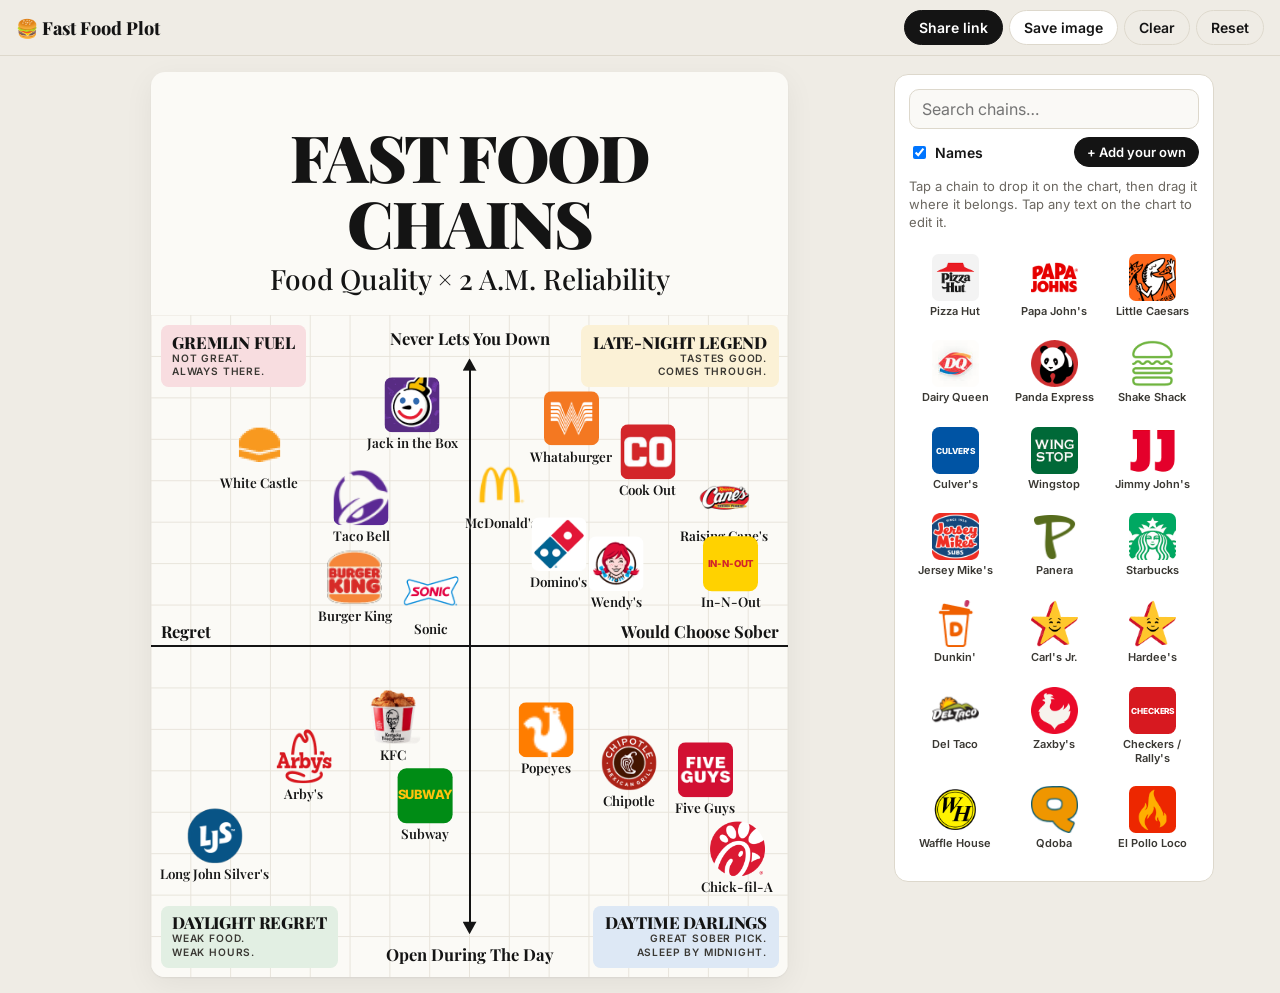
==== index.html @ dd246c0b "Fast Food Plot: draggable 2x2 chart of fast food chains Static, front-end only app. Drag chains arou" ====
<!doctype html>
<html lang="en">
<head>
  <meta charset="utf-8">
  <meta name="viewport" content="width=device-width, initial-scale=1, viewport-fit=cover">
  <title>Fast Food Plot</title>
  <meta name="description" content="Drag fast food chains around a 2x2 chart, add your own, and share it with friends.">
  <link rel="icon" href="data:image/svg+xml,<svg xmlns='http://www.w3.org/2000/svg' viewBox='0 0 100 100'><text y='.9em' font-size='90'>🍔</text></svg>">
  <link rel="preconnect" href="https://fonts.googleapis.com">
  <link rel="preconnect" href="https://fonts.gstatic.com" crossorigin>
  <link href="https://fonts.googleapis.com/css2?family=Inter:wght@500;600;700&family=Playfair+Display:wght@500;600;700;800;900&display=swap" rel="stylesheet">
  <link rel="stylesheet" href="styles.css">
</head>
<body>
  <header class="appbar">
    <span class="brand">🍔<span class="brand-text"> Fast Food Plot</span></span>
    <div class="actions">
      <button id="btn-share" class="btn primary">Share<span class="long"> link</span></button>
      <button id="btn-image" class="btn">Save<span class="long"> image</span></button>
      <button id="btn-clear" class="btn ghost" title="Move everything off the chart">Clear</button>
      <button id="btn-reset" class="btn ghost" title="Restore the example chart">Reset</button>
    </div>
  </header>

  <div id="banner" class="banner" hidden>You're looking at a shared chart. Move things around and share your own take.</div>

  <main class="layout">
    <section class="poster" id="poster">
      <h1 class="title" data-paint="text" contenteditable="plaintext-only" spellcheck="false" data-bind="title"></h1>
      <p class="sub" data-paint="text" contenteditable="plaintext-only" spellcheck="false" data-bind="sub"></p>

      <div class="board" id="board" data-paint="grid">
        <div class="axis-x" data-paint="box"></div>
        <div class="axis-y" data-paint="box"></div>
        <i class="arrow up" data-paint="tri-up"></i>
        <i class="arrow down" data-paint="tri-down"></i>

        <div class="ax ax-top" data-paint="text" contenteditable="plaintext-only" spellcheck="false" data-bind="ax.0"></div>
        <div class="ax ax-bottom" data-paint="text" contenteditable="plaintext-only" spellcheck="false" data-bind="ax.1"></div>
        <div class="ax ax-left" data-paint="text" contenteditable="plaintext-only" spellcheck="false" data-bind="ax.2"></div>
        <div class="ax ax-right" data-paint="text" contenteditable="plaintext-only" spellcheck="false" data-bind="ax.3"></div>

        <div class="quad q0" data-paint="box"></div>
        <div class="quad q1" data-paint="box"></div>
        <div class="quad q2" data-paint="box"></div>
        <div class="quad q3" data-paint="box"></div>

        <div class="items" id="items"></div>
      </div>
    </section>

    <aside class="tray" aria-label="Chains to add">
      <div class="tray-head">
        <input id="search" class="search" type="search" placeholder="Search chains…" autocomplete="off">
        <label class="toggle"><input id="names" type="checkbox" checked> Names</label>
        <button id="btn-custom" class="btn primary small">+ Add your own</button>
      </div>
      <p class="hint">Tap a chain to drop it on the chart, then drag it where it belongs. Tap any text on the chart to edit it.</p>
      <div class="tiles" id="tiles"></div>
    </aside>
  </main>

  <dialog id="dlg-custom" class="dialog">
    <form method="dialog" id="form-custom">
      <h2>Add your own</h2>
      <label class="field">Name
        <input id="custom-name" name="name" maxlength="24" required placeholder="Grandma's kitchen">
      </label>
      <label class="field">Image <span class="muted">(optional)</span>
        <input id="custom-file" type="file" accept="image/*">
      </label>
      <label class="field row">Badge color <span class="muted">(used when there's no image)</span>
        <input id="custom-color" type="color" value="#e4572e">
      </label>
      <div class="preview"><div id="custom-preview" class="item static"></div></div>
      <div class="dlg-actions">
        <button value="cancel" formnovalidate class="btn ghost">Cancel</button>
        <button value="ok" class="btn primary">Add to chart</button>
      </div>
    </form>
  </dialog>

  <dialog id="dlg-share" class="dialog">
    <form method="dialog">
      <h2>Share your chart</h2>
      <p class="muted">Everything lives in the link itself, so there's nothing to sign up for. Anyone who opens it sees your chart.</p>
      <input id="share-url" class="share-url" readonly>
      <p id="share-warn" class="warn" hidden></p>
      <div class="dlg-actions">
        <button value="close" class="btn ghost">Close</button>
        <button type="button" id="btn-native-share" class="btn" hidden>Share…</button>
        <button type="button" id="btn-copy" class="btn primary">Copy link</button>
      </div>
    </form>
  </dialog>

  <div id="toast" class="toast" role="status" aria-live="polite"></div>

  <script type="module" src="js/app.js"></script>
</body>
</html>
---- styles.css ----
:root {
  --paper: #fbfaf6;
  --ink: #141414;
  --muted: #6b6760;
  --grid: #e8e4db;
  --line: #ddd8cc;
  --accent: #d62828;
  --q0: #f8dde0;
  --q1: #fbf1d6;
  --q2: #e2efe3;
  --q3: #dde8f5;
  --serif: 'Playfair Display', Georgia, serif;
  --sans: 'Inter', system-ui, -apple-system, sans-serif;
  --tray-h: 0px;
}

* { box-sizing: border-box; }
html, body { margin: 0; }
body {
  background: #efece5;
  color: var(--ink);
  font-family: var(--sans);
  -webkit-tap-highlight-color: transparent;
  padding-bottom: calc(var(--tray-h) + env(safe-area-inset-bottom));
}
button { font: inherit; color: inherit; }

/* ---------- App bar ---------- */
.appbar {
  position: sticky; top: 0; z-index: 20;
  display: flex; align-items: center; justify-content: space-between; gap: 12px;
  padding: 10px 16px; padding-top: max(10px, env(safe-area-inset-top));
  background: rgba(239, 236, 229, .92); backdrop-filter: blur(8px);
  border-bottom: 1px solid var(--line);
}
.brand { font-family: var(--serif); font-weight: 800; font-size: 18px; white-space: nowrap; }
.actions { display: flex; gap: 6px; flex-wrap: wrap; justify-content: flex-end; }

.btn {
  border: 1px solid var(--line); background: #fff; border-radius: 999px;
  padding: 8px 14px; font-weight: 600; font-size: 14px; cursor: pointer; white-space: nowrap;
}
.btn:hover { border-color: #bfb9ab; }
.btn.primary { background: var(--ink); border-color: var(--ink); color: #fff; }
.btn.primary:hover { background: #333; }
.btn.ghost { background: transparent; }
.btn.small { padding: 6px 12px; font-size: 13px; }
.btn:focus-visible, .tile:focus-visible { outline: 2px solid var(--accent); outline-offset: 2px; }

.banner {
  margin: 12px auto 0; max-width: 1180px; padding: 10px 14px; border-radius: 10px;
  background: #fff6d6; border: 1px solid #f0dd9a; font-size: 14px; width: calc(100% - 32px);
}

/* ---------- Layout ---------- */
.layout {
  display: grid; gap: 20px; padding: 16px; margin: 0 auto; max-width: 1180px;
  grid-template-columns: minmax(0, 1fr) 320px; align-items: start;
}

/* ---------- Poster ---------- */
.poster {
  container-type: inline-size;
  background: var(--paper);
  border-radius: 14px; box-shadow: 0 1px 2px rgba(0,0,0,.06), 0 8px 30px rgba(0,0,0,.06);
  padding: 4cqw 0 0; overflow: hidden;
  width: min(100%, calc((100svh - 110px) / 1.24)); justify-self: center;
}
.title {
  margin: 0 3cqw; text-align: center; font-family: var(--serif); font-weight: 900;
  font-size: 10.2cqw; line-height: 1.02; letter-spacing: -0.035em;
}
.sub {
  margin: 1cqw 3cqw 3cqw; text-align: center; font-family: var(--serif); font-weight: 500;
  font-size: 4.4cqw; line-height: 1.2;
}

[contenteditable] { outline: none; border-radius: 4px; cursor: text; }
[contenteditable]:hover { box-shadow: 0 0 0 1px rgba(0,0,0,.15); }
[contenteditable]:focus { box-shadow: 0 0 0 2px var(--accent); }
[contenteditable]:empty::before { content: 'Type here'; opacity: .35; }

/* ---------- Board ---------- */
.board {
  container-type: inline-size;
  position: relative; aspect-ratio: 1 / 1.04; overflow: hidden;
  background-color: var(--paper);
  background-image: linear-gradient(var(--grid) 1px, transparent 1px), linear-gradient(90deg, var(--grid) 1px, transparent 1px);
  background-size: 6.25% 6.25%; /* 16 cells; export.js GRID_CELLS */
  background-position: -0.5px -0.5px;
  touch-action: pan-y;
}
.axis-x { position: absolute; left: 0; right: 0; top: 50%; height: 2px; margin-top: -1px; background: var(--ink); }
.axis-y { position: absolute; left: 50%; top: 7.5%; bottom: 7.5%; width: 2px; margin-left: -1px; background: var(--ink); }
.arrow { position: absolute; left: 50%; width: 2.2cqw; height: 2cqw; margin-left: -1.1cqw; background: var(--ink); }
.arrow.up { top: 7.5%; transform: translateY(-50%); clip-path: polygon(50% 0, 100% 100%, 0 100%); }
.arrow.down { bottom: 7.5%; transform: translateY(50%); clip-path: polygon(0 0, 100% 0, 50% 100%); }

.ax {
  position: absolute; font-family: var(--serif); font-weight: 700; font-size: 2.6cqw;
  white-space: nowrap; padding: 0 .5cqw; line-height: 1.25; z-index: 1;
}
.ax-top { top: 2%; left: 50%; transform: translateX(-50%); text-align: center; }
.ax-bottom { bottom: 2%; left: 50%; transform: translateX(-50%); text-align: center; }
.ax-left { left: 1%; top: 50%; transform: translateY(calc(-100% - .6cqw)); }
.ax-right { right: 1%; top: 50%; transform: translateY(calc(-100% - .6cqw)); text-align: right; }

.quad {
  position: absolute; padding: 1.2cqw 1.8cqw; border-radius: 1.2cqw; max-width: 31%; z-index: 1;
  display: flex; flex-direction: column;
}
.q0 { top: 1.5%; left: 1.5%; background: var(--q0); }
.q1 { top: 1.5%; right: 1.5%; background: var(--q1); align-items: flex-end; text-align: right; }
.q2 { bottom: 1.5%; left: 1.5%; background: var(--q2); }
.q3 { bottom: 1.5%; right: 1.5%; background: var(--q3); align-items: flex-end; text-align: right; }
.q1 > *, .q3 > * { text-align: right; }
.qt { font-family: var(--serif); font-weight: 800; font-size: 2.6cqw; line-height: 1.15; text-transform: uppercase; letter-spacing: -0.01em; white-space: nowrap; }
.qc { font-family: var(--sans); font-weight: 600; font-size: 1.6cqw; line-height: 1.35; text-transform: uppercase; letter-spacing: .08em; color: #3a3833; white-space: nowrap; }

/* ---------- Items (shared by board, tray, preview) ---------- */
.items { position: absolute; inset: 0; z-index: 2; pointer-events: none; }
.item {
  position: absolute; display: flex; flex-direction: column; align-items: center;
  transform: translate(-50%, -50%); pointer-events: auto; cursor: grab; touch-action: none;
  user-select: none; -webkit-user-select: none;
}
.item.dragging { cursor: grabbing; z-index: 5; }
.item.dragging .logo { transform: scale(1.12); filter: drop-shadow(0 6px 10px rgba(0,0,0,.2)); }
.item.pop .logo { animation: pop .5s ease; }
@keyframes pop { 0% { transform: scale(.4); } 60% { transform: scale(1.2); } 100% { transform: scale(1); } }

.logo {
  width: 8.6cqw; height: 8.6cqw; display: grid; place-items: center;
  border-radius: 1.4cqw; transition: transform .12s;
}
.logo img { width: 100%; height: 100%; object-fit: contain; border-radius: 1.2cqw; pointer-events: none; -webkit-user-drag: none; }
.logo.badge { overflow: hidden; }
.logo.badge span {
  font-family: var(--sans); font-weight: 800; letter-spacing: -0.02em; line-height: 1;
  white-space: nowrap; text-align: center;
}
.name {
  margin-top: .5cqw; font-family: var(--serif); font-weight: 600; font-size: max(8px, 2.1cqw);
  line-height: 1.15; white-space: nowrap; text-align: center;
  text-shadow: 0 0 3px var(--paper), 0 0 3px var(--paper);
}
.hide-names .items .name { display: none; }

.item.sel .logo { box-shadow: 0 0 0 2px var(--paper), 0 0 0 4px var(--accent); }
.remove {
  position: absolute; top: -10px; right: -12px; width: 26px; height: 26px; border-radius: 50%;
  border: 2px solid var(--paper); background: var(--accent); color: #fff; font-size: 15px; line-height: 1;
  display: none; place-items: center; cursor: pointer; padding: 0;
}
.item.sel .remove { display: grid; }

/* ---------- Tray ---------- */
.tray {
  background: #fff; border-radius: 14px; border: 1px solid var(--line); padding: 14px;
  position: sticky; top: 74px; max-height: calc(100svh - 92px); display: flex; flex-direction: column;
}
.tray-head { display: flex; flex-wrap: wrap; gap: 8px; align-items: center; }
.search {
  flex: 1 1 100%; min-width: 0; padding: 9px 12px; border-radius: 10px; border: 1px solid var(--line);
  font: inherit; font-size: 16px; background: #faf9f6;
}
.toggle { display: flex; gap: 6px; align-items: center; font-size: 14px; font-weight: 600; margin-right: auto; cursor: pointer; }
.hint { font-size: 13px; color: var(--muted); margin: 10px 0; line-height: 1.4; }
.tiles {
  display: grid; grid-template-columns: repeat(auto-fill, minmax(78px, 1fr)); gap: 6px;
  overflow-y: auto; margin: 0 -4px; padding: 4px; overscroll-behavior: contain;
}
.tile {
  container-type: inline-size; position: relative;
  display: flex; flex-direction: column; align-items: center; gap: 4px; padding: 8px 4px;
  border-radius: 10px; cursor: pointer; user-select: none; -webkit-user-select: none; touch-action: pan-x pan-y;
}
@media (hover: hover) { .tile:hover { background: #f4f2ec; } }
.tile:active { background: #f4f2ec; }
.tile .logo { width: 56cqw; height: 56cqw; border-radius: 9cqw; }
.tile .logo img { border-radius: 8cqw; }
.tile .tname { font-size: 11px; font-weight: 600; text-align: center; line-height: 1.2; color: #3a3833; }
.tile .del {
  position: absolute; top: 2px; right: 2px; width: 22px; height: 22px; border-radius: 50%; border: 0;
  background: #eee; font-size: 13px; line-height: 1; cursor: pointer; padding: 0;
}
.tiles .empty { grid-column: 1 / -1; color: var(--muted); font-size: 14px; text-align: center; padding: 16px; }

.ghost-drag { position: fixed; z-index: 100; pointer-events: none; transform: translate(-50%, -50%) scale(1.1); filter: drop-shadow(0 8px 14px rgba(0,0,0,.25)); }
.ghost-drag .logo { width: 56px; height: 56px; border-radius: 10px; }

/* ---------- Dialogs ---------- */
.dialog {
  border: 0; border-radius: 16px; padding: 22px; width: min(440px, calc(100vw - 32px));
  box-shadow: 0 20px 60px rgba(0,0,0,.25);
}
.dialog::backdrop { background: rgba(20, 20, 20, .45); }
.dialog h2 { margin: 0 0 14px; font-family: var(--serif); font-weight: 800; }
.field { display: flex; flex-direction: column; gap: 6px; font-weight: 600; font-size: 14px; margin-bottom: 14px; }
.field.row { flex-direction: row; flex-wrap: wrap; align-items: center; }
.field input:not([type=color]) { font: inherit; font-weight: 400; font-size: 16px; padding: 9px 12px; border-radius: 10px; border: 1px solid var(--line); }
.field input[type=color] { width: 44px; height: 32px; border: 1px solid var(--line); border-radius: 8px; padding: 2px; background: #fff; }
.muted { color: var(--muted); font-weight: 400; font-size: 13px; }
.preview {
  container-type: inline-size; height: 120px; position: relative; border-radius: 12px;
  background: var(--paper); border: 1px dashed var(--line); margin-bottom: 16px;
}
.preview .item { left: 50%; top: 50%; cursor: default; }
.preview .logo { width: 64px; height: 64px; border-radius: 12px; }
.preview .name { font-size: 15px; margin-top: 6px; }
.dlg-actions { display: flex; gap: 8px; justify-content: flex-end; flex-wrap: wrap; }
.share-url { width: 100%; font: inherit; font-size: 14px; padding: 10px 12px; border-radius: 10px; border: 1px solid var(--line); background: #faf9f6; margin: 4px 0 12px; }
.warn { font-size: 13px; background: #fff6d6; padding: 8px 10px; border-radius: 8px; margin: 0 0 12px; }

.toast {
  position: fixed; left: 50%; bottom: calc(var(--tray-h) + 20px + env(safe-area-inset-bottom)); z-index: 200;
  transform: translate(-50%, 20px); opacity: 0; transition: .2s; pointer-events: none;
  background: var(--ink); color: #fff; padding: 10px 16px; border-radius: 999px; font-size: 14px; font-weight: 600;
}
.toast.show { opacity: 1; transform: translate(-50%, 0); }

/* ---------- Mobile: chart on top, tray docked to the bottom ---------- */
@media (max-width: 860px) {
  :root { --tray-h: 178px; }
  .layout { grid-template-columns: minmax(0, 1fr); padding: 12px 16px; gap: 12px; }
  .poster { width: 100%; }
  .brand { font-size: 16px; }
  .btn { padding: 7px 11px; font-size: 13px; }
  .tray {
    position: fixed; left: 0; right: 0; bottom: 0; top: auto; z-index: 30; max-height: none;
    height: calc(var(--tray-h) + env(safe-area-inset-bottom)); border-radius: 16px 16px 0 0;
    border-width: 1px 0 0; padding: 10px 12px calc(6px + env(safe-area-inset-bottom));
    box-shadow: 0 -8px 30px rgba(0,0,0,.08);
  }
  .tray-head { flex-wrap: nowrap; }
  .search { flex: 1 1 auto; padding: 7px 10px; }
  .toggle { margin-right: 0; font-size: 13px; }
  .hint { display: none; }
  .tiles {
    display: flex; overflow-x: auto; overflow-y: hidden; margin: 8px -12px 0; padding: 4px 12px; gap: 2px;
    scroll-snap-type: x proximity; flex: 1;
  }
  .tile { flex: 0 0 74px; scroll-snap-align: start; }
  .tiles .empty { flex: 1; }
}
@media (max-width: 560px) {
  .appbar { padding-left: 12px; padding-right: 12px; gap: 8px; }
  .brand-text, .long { display: none; }
  .actions { flex-wrap: nowrap; gap: 4px; }
  .btn { padding: 7px 10px; }
}
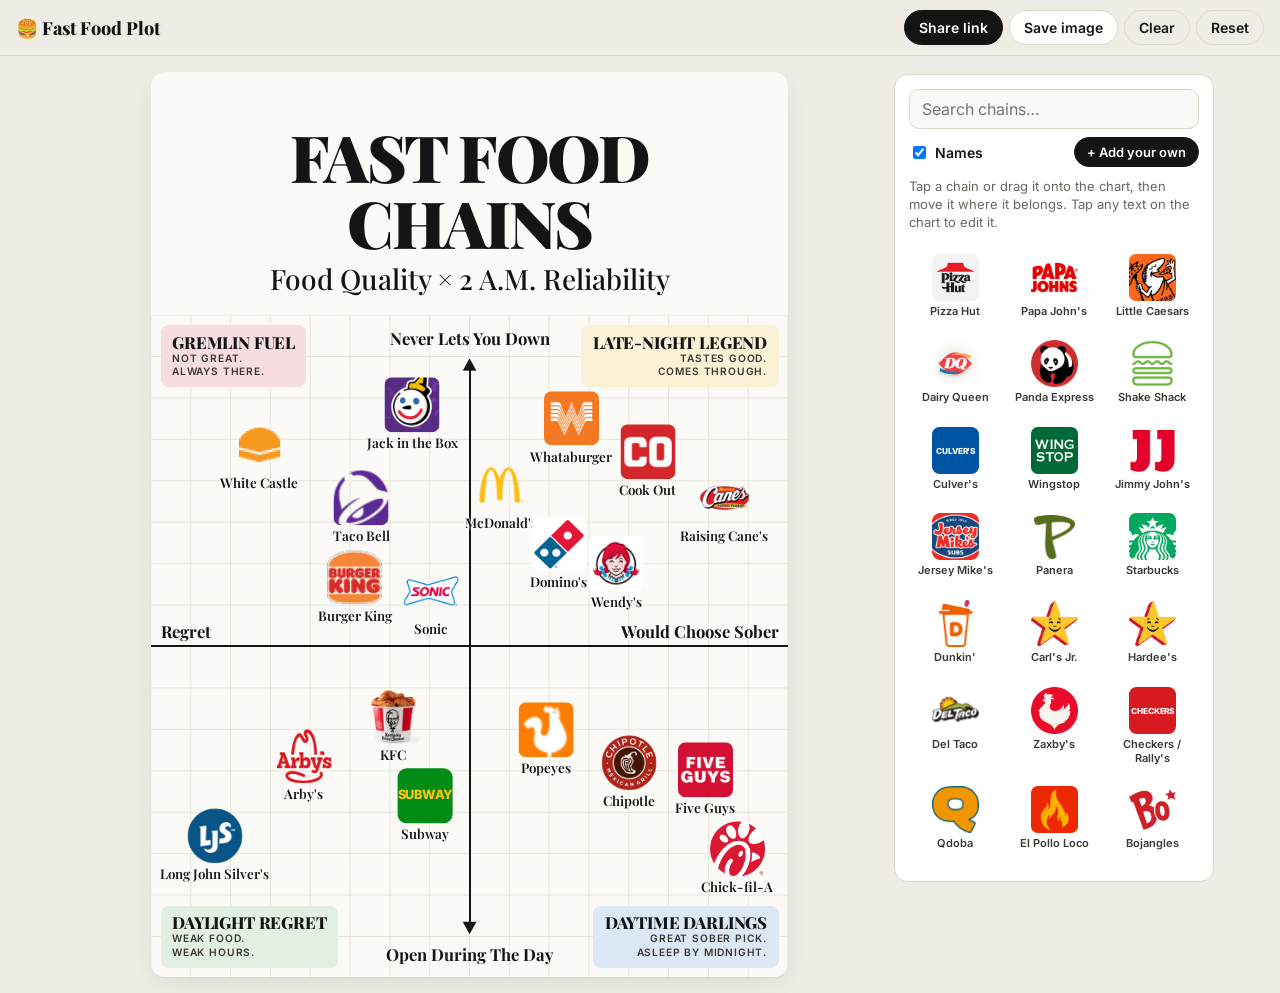
==== commit ded4c169: "Drag from the tray on touch, slimmer bottom bar on phones Swiping up on a tile in the bottom bar (or" ====
--- a/index.html
+++ b/index.html
@@ -53,9 +53,9 @@
       <div class="tray-head">
         <input id="search" class="search" type="search" placeholder="Search chains…" autocomplete="off">
         <label class="toggle"><input id="names" type="checkbox" checked> Names</label>
-        <button id="btn-custom" class="btn primary small">+ Add your own</button>
+        <button id="btn-custom" class="btn primary small">+ Add<span class="long"> your own</span></button>
       </div>
-      <p class="hint">Tap a chain to drop it on the chart, then drag it where it belongs. Tap any text on the chart to edit it.</p>
+      <p class="hint">Tap a chain or drag it onto the chart, then move it where it belongs. Tap any text on the chart to edit it.</p>
       <div class="tiles" id="tiles"></div>
     </aside>
   </main>
--- a/styles.css
+++ b/styles.css
@@ -173,7 +173,7 @@
 .tile {
   container-type: inline-size; position: relative;
   display: flex; flex-direction: column; align-items: center; gap: 4px; padding: 8px 4px;
-  border-radius: 10px; cursor: pointer; user-select: none; -webkit-user-select: none; touch-action: pan-x pan-y;
+  border-radius: 10px; cursor: pointer; user-select: none; -webkit-user-select: none; touch-action: pan-y;
 }
 @media (hover: hover) { .tile:hover { background: #f4f2ec; } }
 .tile:active { background: #f4f2ec; }
@@ -221,7 +221,7 @@
 
 /* ---------- Mobile: chart on top, tray docked to the bottom ---------- */
 @media (max-width: 860px) {
-  :root { --tray-h: 178px; }
+  :root { --tray-h: 124px; }
   .layout { grid-template-columns: minmax(0, 1fr); padding: 12px 16px; gap: 12px; }
   .poster { width: 100%; }
   .brand { font-size: 16px; }
@@ -229,18 +229,24 @@
   .tray {
     position: fixed; left: 0; right: 0; bottom: 0; top: auto; z-index: 30; max-height: none;
     height: calc(var(--tray-h) + env(safe-area-inset-bottom)); border-radius: 16px 16px 0 0;
-    border-width: 1px 0 0; padding: 10px 12px calc(6px + env(safe-area-inset-bottom));
+    border-width: 1px 0 0; padding: 8px 12px env(safe-area-inset-bottom);
     box-shadow: 0 -8px 30px rgba(0,0,0,.08);
   }
   .tray-head { flex-wrap: nowrap; }
-  .search { flex: 1 1 auto; padding: 7px 10px; }
+  .search { flex: 1 1 auto; padding: 5px 10px; height: 34px; }
   .toggle { margin-right: 0; font-size: 13px; }
+  #btn-custom { padding: 6px 10px; }
+  #btn-custom .long { display: none; }
   .hint { display: none; }
   .tiles {
-    display: flex; overflow-x: auto; overflow-y: hidden; margin: 8px -12px 0; padding: 4px 12px; gap: 2px;
-    scroll-snap-type: x proximity; flex: 1;
+    display: flex; overflow-x: auto; overflow-y: hidden; margin: 4px -12px 0; padding: 2px 12px; gap: 0;
+    scroll-snap-type: x proximity; flex: 1; scrollbar-width: none;
   }
-  .tile { flex: 0 0 74px; scroll-snap-align: start; }
+  .tiles::-webkit-scrollbar { display: none; }
+  .tile { flex: 0 0 62px; padding: 5px 2px; gap: 3px; scroll-snap-align: start; touch-action: pan-x; }
+  .tile .logo { width: 40px; height: 40px; border-radius: 8px; }
+  .tile .logo img { border-radius: 7px; }
+  .tile .tname { font-size: 10px; width: 100%; white-space: nowrap; overflow: hidden; text-overflow: ellipsis; }
   .tiles .empty { flex: 1; }
 }
 @media (max-width: 560px) {
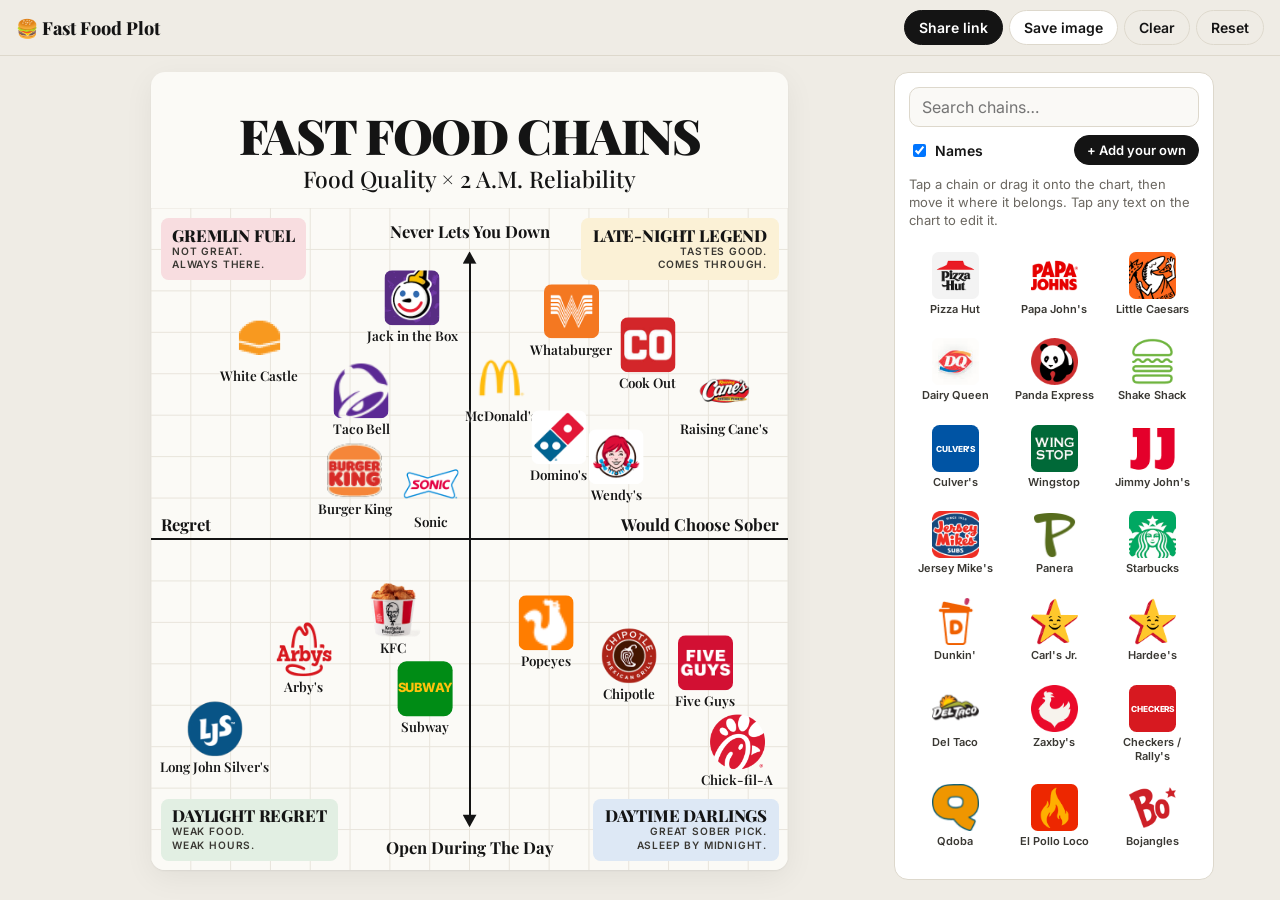
==== commit c4c00f54: "Smaller title and subtitle Co-Authored-By: Claude Opus 5.5 <noreply@anthropic.com> Claude-Session: h" ====
--- a/index.html
+++ b/index.html
@@ -9,7 +9,7 @@
   <link rel="preconnect" href="https://fonts.googleapis.com">
   <link rel="preconnect" href="https://fonts.gstatic.com" crossorigin>
   <link href="https://fonts.googleapis.com/css2?family=Inter:wght@500;600;700&family=Playfair+Display:wght@500;600;700;800;900&display=swap" rel="stylesheet">
-  <link rel="stylesheet" href="styles.css">
+  <link rel="stylesheet" href="styles.css?v=7">
 </head>
 <body>
   <header class="appbar">
@@ -55,6 +55,9 @@
         <label class="toggle"><input id="names" type="checkbox" checked> Names</label>
         <button id="btn-custom" class="btn primary small">+ Add<span class="long"> your own</span></button>
       </div>
+      <div class="tray-tools">
+        <button id="btn-custom-m" class="tool dark" type="button" aria-label="Add your own">+</button>
+      </div>
       <p class="hint">Tap a chain or drag it onto the chart, then move it where it belongs. Tap any text on the chart to edit it.</p>
       <div class="tiles" id="tiles"></div>
     </aside>
@@ -96,6 +99,6 @@
 
   <div id="toast" class="toast" role="status" aria-live="polite"></div>
 
-  <script type="module" src="js/app.js"></script>
+  <script type="module" src="js/app.js?v=7"></script>
 </body>
 </html>
--- a/styles.css
+++ b/styles.css
@@ -63,16 +63,16 @@
   container-type: inline-size;
   background: var(--paper);
   border-radius: 14px; box-shadow: 0 1px 2px rgba(0,0,0,.06), 0 8px 30px rgba(0,0,0,.06);
-  padding: 4cqw 0 0; overflow: hidden;
+  padding: 3cqw 0 0; overflow: hidden;
   width: min(100%, calc((100svh - 110px) / 1.24)); justify-self: center;
 }
 .title {
   margin: 0 3cqw; text-align: center; font-family: var(--serif); font-weight: 900;
-  font-size: 10.2cqw; line-height: 1.02; letter-spacing: -0.035em;
+  font-size: 7.6cqw; line-height: 1.05; letter-spacing: -0.03em;
 }
 .sub {
-  margin: 1cqw 3cqw 3cqw; text-align: center; font-family: var(--serif); font-weight: 500;
-  font-size: 4.4cqw; line-height: 1.2;
+  margin: .6cqw 3cqw 2.4cqw; text-align: center; font-family: var(--serif); font-weight: 500;
+  font-size: 3.6cqw; line-height: 1.2;
 }
 
 [contenteditable] { outline: none; border-radius: 4px; cursor: text; }
@@ -124,14 +124,16 @@
   transform: translate(-50%, -50%); pointer-events: auto; cursor: grab; touch-action: none;
   user-select: none; -webkit-user-select: none;
 }
-.item.dragging { cursor: grabbing; z-index: 5; }
-.item.dragging .logo { transform: scale(1.12); filter: drop-shadow(0 6px 10px rgba(0,0,0,.2)); }
+.item::before { content: ''; position: absolute; inset: -12px; } /* bigger touch target than the logo */
+.item.pressed { z-index: 5; }
+.item.dragging { cursor: grabbing; }
+.item.pressed .logo { transform: scale(1.5); filter: drop-shadow(0 6px 10px rgba(0,0,0,.25)); }
 .item.pop .logo { animation: pop .5s ease; }
 @keyframes pop { 0% { transform: scale(.4); } 60% { transform: scale(1.2); } 100% { transform: scale(1); } }
 
 .logo {
   width: 8.6cqw; height: 8.6cqw; display: grid; place-items: center;
-  border-radius: 1.4cqw; transition: transform .12s;
+  border-radius: 1.4cqw; transition: transform .12s ease-out;
 }
 .logo img { width: 100%; height: 100%; object-fit: contain; border-radius: 1.2cqw; pointer-events: none; -webkit-user-drag: none; }
 .logo.badge { overflow: hidden; }
@@ -177,6 +179,8 @@
 }
 @media (hover: hover) { .tile:hover { background: #f4f2ec; } }
 .tile:active { background: #f4f2ec; }
+.tile:active .logo { transform: scale(1.15); }
+.tray-tools { display: none; }
 .tile .logo { width: 56cqw; height: 56cqw; border-radius: 9cqw; }
 .tile .logo img { border-radius: 8cqw; }
 .tile .tname { font-size: 11px; font-weight: 600; text-align: center; line-height: 1.2; color: #3a3833; }
@@ -221,32 +225,32 @@
 
 /* ---------- Mobile: chart on top, tray docked to the bottom ---------- */
 @media (max-width: 860px) {
-  :root { --tray-h: 124px; }
+  :root { --tray-h: 56px; }
   .layout { grid-template-columns: minmax(0, 1fr); padding: 12px 16px; gap: 12px; }
   .poster { width: 100%; }
   .brand { font-size: 16px; }
   .btn { padding: 7px 11px; font-size: 13px; }
   .tray {
     position: fixed; left: 0; right: 0; bottom: 0; top: auto; z-index: 30; max-height: none;
-    height: calc(var(--tray-h) + env(safe-area-inset-bottom)); border-radius: 16px 16px 0 0;
-    border-width: 1px 0 0; padding: 8px 12px env(safe-area-inset-bottom);
-    box-shadow: 0 -8px 30px rgba(0,0,0,.08);
+    height: calc(var(--tray-h) + min(env(safe-area-inset-bottom), 20px)); border-radius: 14px 14px 0 0;
+    border-width: 1px 0 0; padding: 0 0 min(env(safe-area-inset-bottom), 20px);
+    box-shadow: 0 -6px 24px rgba(0,0,0,.08); flex-direction: row; align-items: center;
   }
-  .tray-head { flex-wrap: nowrap; }
-  .search { flex: 1 1 auto; padding: 5px 10px; height: 34px; }
-  .toggle { margin-right: 0; font-size: 13px; }
-  #btn-custom { padding: 6px 10px; }
-  #btn-custom .long { display: none; }
-  .hint { display: none; }
+  .tray-head, .hint { display: none; }
+  .tray-tools { display: flex; padding: 0 2px 0 10px; flex: none; }
+  .tool {
+    width: 40px; height: 40px; border-radius: 50%; border: 0; padding: 0; cursor: pointer;
+    background: var(--ink); color: #fff; font-size: 24px; line-height: 1;
+  }
   .tiles {
-    display: flex; overflow-x: auto; overflow-y: hidden; margin: 4px -12px 0; padding: 2px 12px; gap: 0;
-    scroll-snap-type: x proximity; flex: 1; scrollbar-width: none;
+    display: flex; overflow-x: auto; overflow-y: hidden; margin: 0; padding: 0 8px 0 2px; gap: 0;
+    flex: 1; align-self: stretch; align-items: center; scrollbar-width: none;
   }
   .tiles::-webkit-scrollbar { display: none; }
-  .tile { flex: 0 0 62px; padding: 5px 2px; gap: 3px; scroll-snap-align: start; touch-action: pan-x; }
-  .tile .logo { width: 40px; height: 40px; border-radius: 8px; }
-  .tile .logo img { border-radius: 7px; }
-  .tile .tname { font-size: 10px; width: 100%; white-space: nowrap; overflow: hidden; text-overflow: ellipsis; }
+  .tile { flex: 0 0 54px; padding: 4px 5px; touch-action: pan-x; }
+  .tile .logo { width: 44px; height: 44px; border-radius: 9px; }
+  .tile .logo img { border-radius: 8px; }
+  .tile .tname { display: none; }
   .tiles .empty { flex: 1; }
 }
 @media (max-width: 560px) {
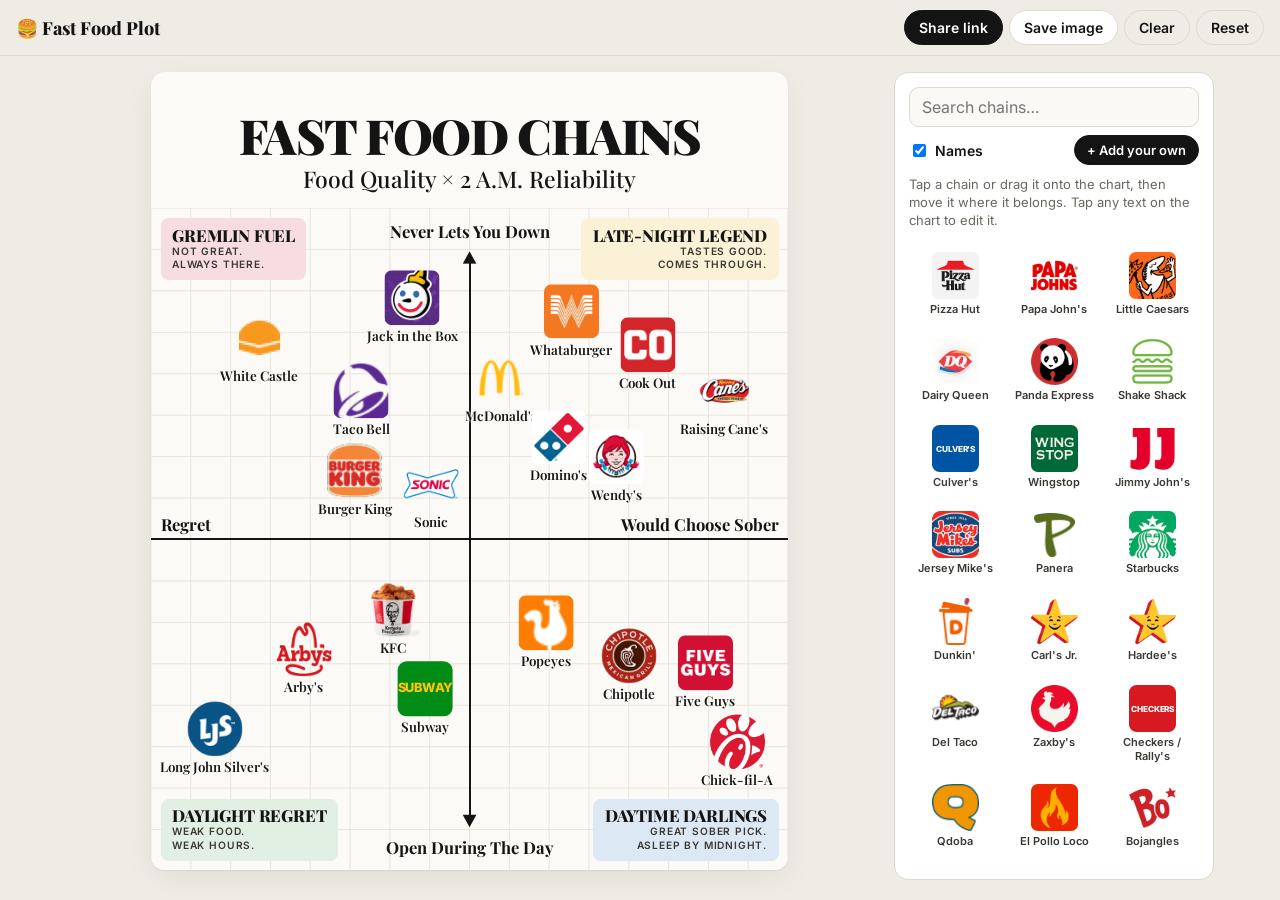
==== commit f92ab07f: "Stretch the chart to fill the screen on phones Co-Authored-By: Claude Opus 5.5 <noreply@anthropic.co" ====
--- a/index.html
+++ b/index.html
@@ -9,7 +9,7 @@
   <link rel="preconnect" href="https://fonts.googleapis.com">
   <link rel="preconnect" href="https://fonts.gstatic.com" crossorigin>
   <link href="https://fonts.googleapis.com/css2?family=Inter:wght@500;600;700&family=Playfair+Display:wght@500;600;700;800;900&display=swap" rel="stylesheet">
-  <link rel="stylesheet" href="styles.css?v=7">
+  <link rel="stylesheet" href="styles.css?v=8">
 </head>
 <body>
   <header class="appbar">
@@ -99,6 +99,6 @@
 
   <div id="toast" class="toast" role="status" aria-live="polite"></div>
 
-  <script type="module" src="js/app.js?v=7"></script>
+  <script type="module" src="js/app.js?v=8"></script>
 </body>
 </html>
--- a/styles.css
+++ b/styles.css
@@ -227,7 +227,12 @@
 @media (max-width: 860px) {
   :root { --tray-h: 56px; }
   .layout { grid-template-columns: minmax(0, 1fr); padding: 12px 16px; gap: 12px; }
-  .poster { width: 100%; }
+  /* Fill the screen between the app bar and the bottom bar; the board takes the extra height. */
+  .poster {
+    width: 100%; display: flex; flex-direction: column;
+    min-height: calc(100svh - 58px - env(safe-area-inset-top) - 24px - var(--tray-h) - min(env(safe-area-inset-bottom), 20px));
+  }
+  .board { aspect-ratio: auto; flex: 1; min-height: 100cqw; }
   .brand { font-size: 16px; }
   .btn { padding: 7px 11px; font-size: 13px; }
   .tray {
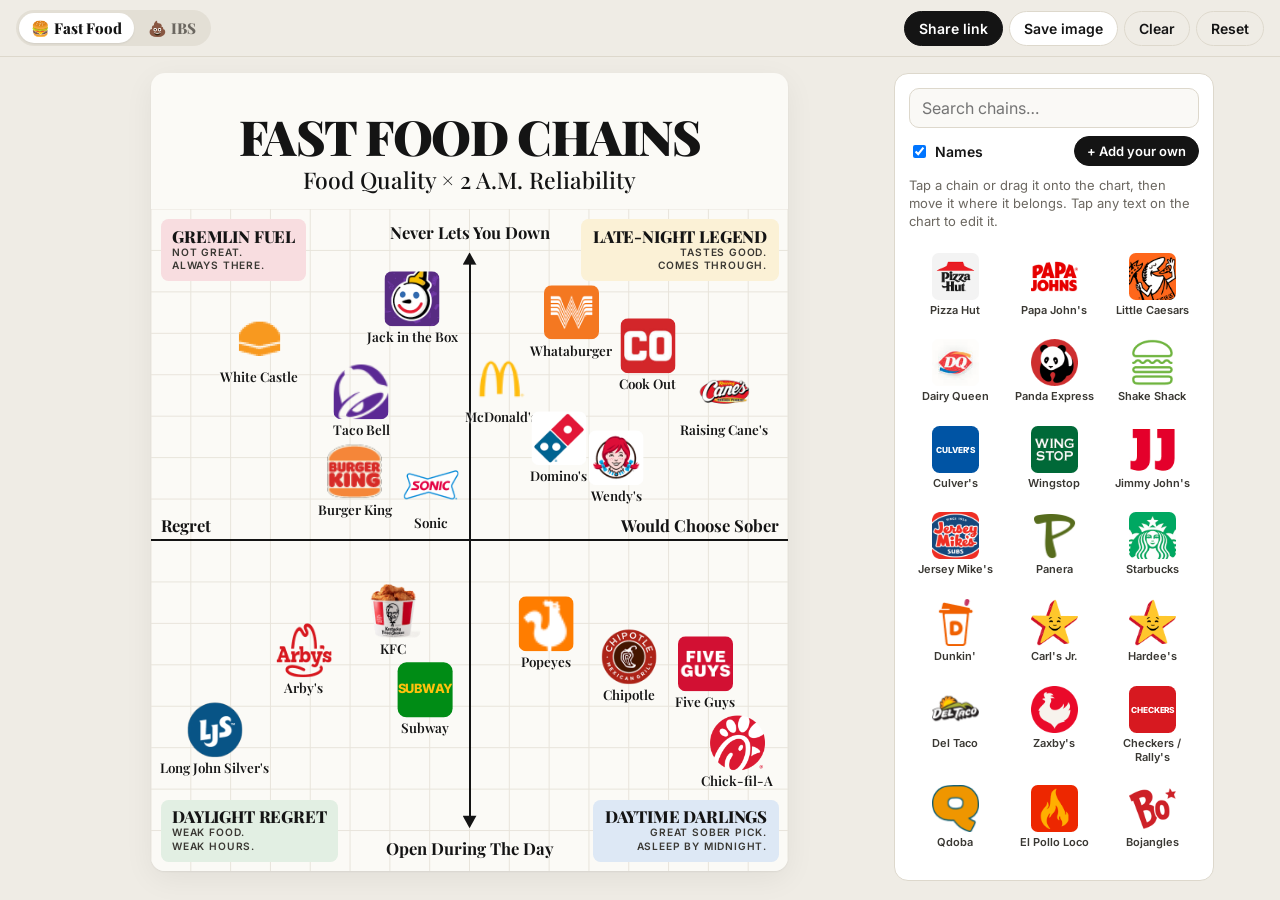
==== commit 0a5cb55f: "Add the IBS Food Compass page Same chains, new axes: disgusting to delicious, normal poop to repeate" ====
--- a/index.html
+++ b/index.html
@@ -1,5 +1,5 @@
 <!doctype html>
-<html lang="en">
+<html lang="en" data-variant="fastfood">
 <head>
   <meta charset="utf-8">
   <meta name="viewport" content="width=device-width, initial-scale=1, viewport-fit=cover">
@@ -9,11 +9,14 @@
   <link rel="preconnect" href="https://fonts.googleapis.com">
   <link rel="preconnect" href="https://fonts.gstatic.com" crossorigin>
   <link href="https://fonts.googleapis.com/css2?family=Inter:wght@500;600;700&family=Playfair+Display:wght@500;600;700;800;900&display=swap" rel="stylesheet">
-  <link rel="stylesheet" href="styles.css?v=8">
+  <link rel="stylesheet" href="styles.css?v=9">
 </head>
 <body>
   <header class="appbar">
-    <span class="brand">🍔<span class="brand-text"> Fast Food Plot</span></span>
+    <nav class="brand" aria-label="Charts">
+      <a href="./" aria-current="page">🍔<span class="brand-text">Fast Food</span></a>
+      <a href="ibs/">💩<span class="brand-text">IBS</span></a>
+    </nav>
     <div class="actions">
       <button id="btn-share" class="btn primary">Share<span class="long"> link</span></button>
       <button id="btn-image" class="btn">Save<span class="long"> image</span></button>
@@ -99,6 +102,6 @@
 
   <div id="toast" class="toast" role="status" aria-live="polite"></div>
 
-  <script type="module" src="js/app.js?v=8"></script>
+  <script type="module" src="js/app.js?v=9"></script>
 </body>
 </html>
--- a/styles.css
+++ b/styles.css
@@ -33,7 +33,13 @@
   background: rgba(239, 236, 229, .92); backdrop-filter: blur(8px);
   border-bottom: 1px solid var(--line);
 }
-.brand { font-family: var(--serif); font-weight: 800; font-size: 18px; white-space: nowrap; }
+.brand { display: flex; gap: 2px; padding: 3px; border-radius: 999px; background: #e3dfd5; }
+.brand a {
+  display: flex; align-items: center; gap: 4px; padding: 5px 12px; border-radius: 999px;
+  font-family: var(--serif); font-weight: 800; font-size: 15px; white-space: nowrap;
+  color: var(--muted); text-decoration: none;
+}
+.brand a[aria-current] { background: #fff; color: var(--ink); box-shadow: 0 1px 2px rgba(0,0,0,.08); }
 .actions { display: flex; gap: 6px; flex-wrap: wrap; justify-content: flex-end; }
 
 .btn {
@@ -233,7 +239,6 @@
     min-height: calc(100svh - 58px - env(safe-area-inset-top) - 24px - var(--tray-h) - min(env(safe-area-inset-bottom), 20px));
   }
   .board { aspect-ratio: auto; flex: 1; min-height: 100cqw; }
-  .brand { font-size: 16px; }
   .btn { padding: 7px 11px; font-size: 13px; }
   .tray {
     position: fixed; left: 0; right: 0; bottom: 0; top: auto; z-index: 30; max-height: none;
@@ -261,6 +266,7 @@
 @media (max-width: 560px) {
   .appbar { padding-left: 12px; padding-right: 12px; gap: 8px; }
   .brand-text, .long { display: none; }
+  .brand a { padding: 5px 9px; font-size: 17px; }
   .actions { flex-wrap: nowrap; gap: 4px; }
   .btn { padding: 7px 10px; }
 }
